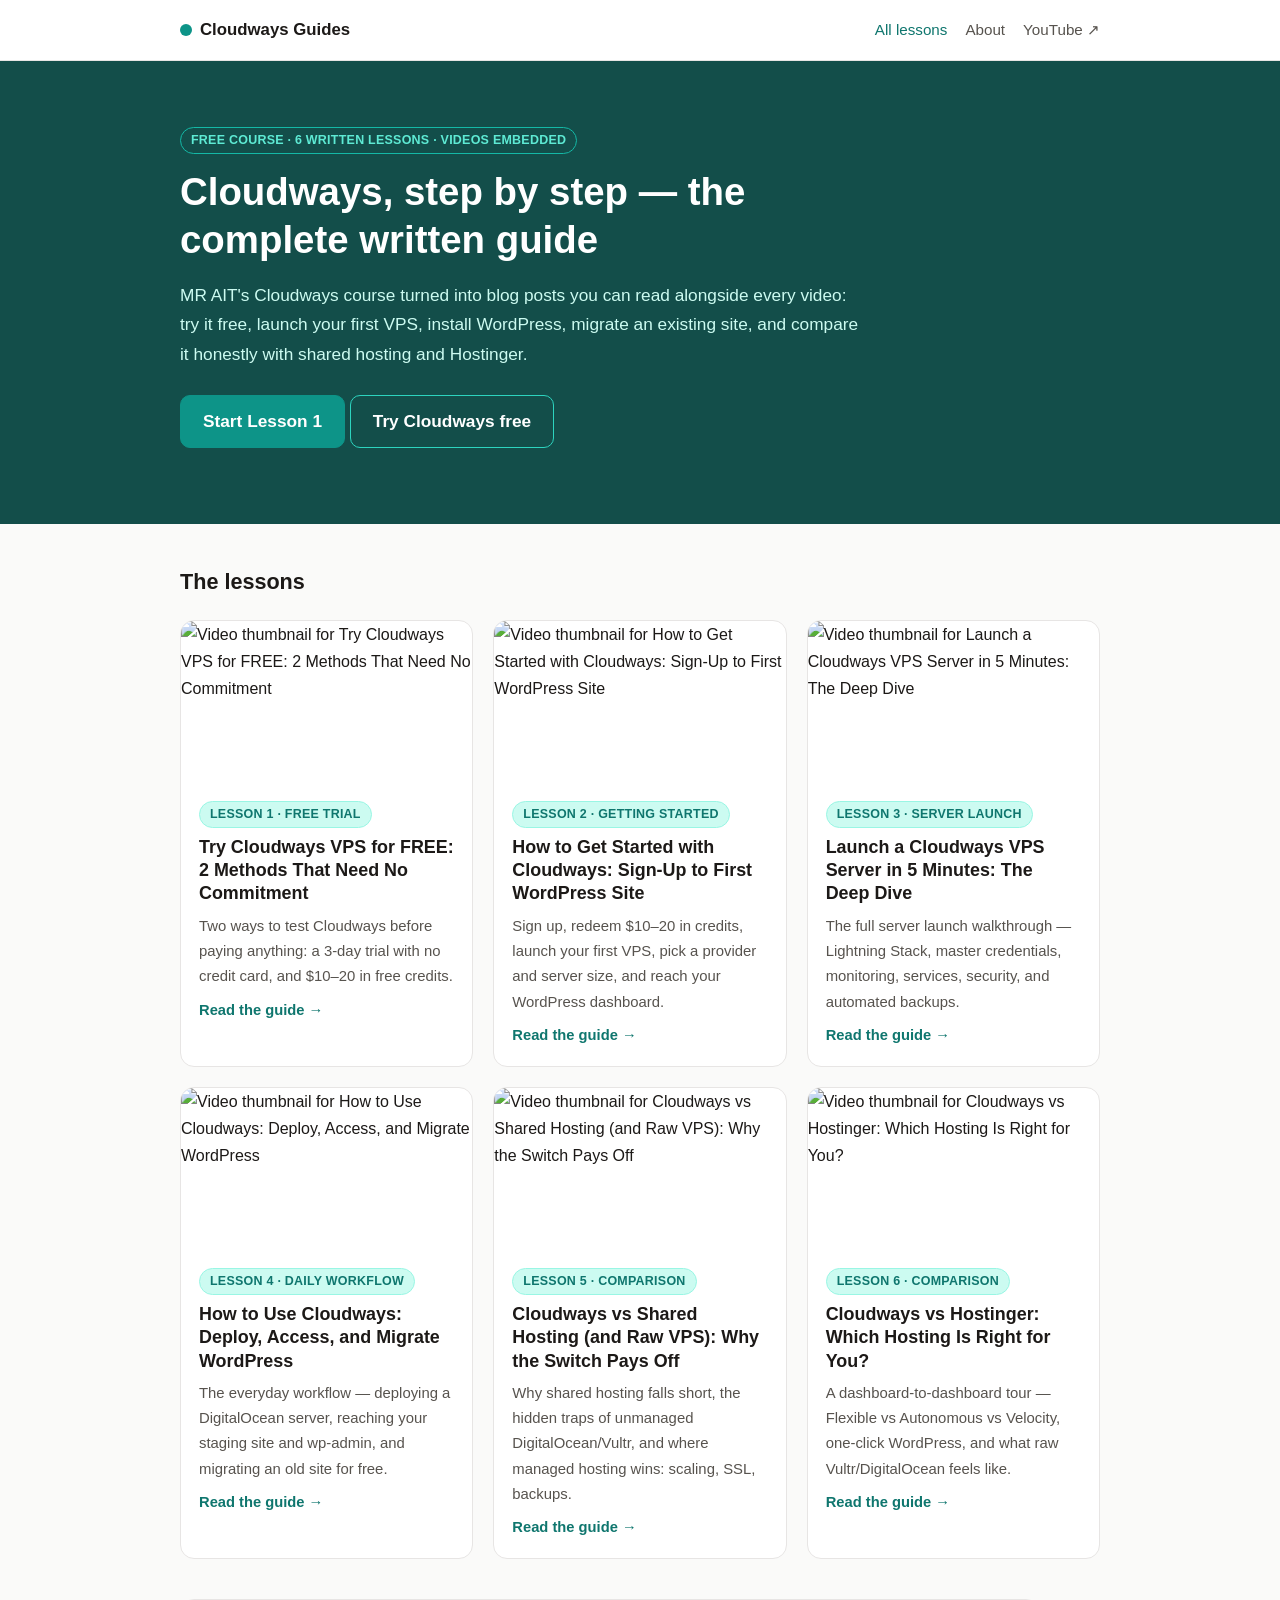
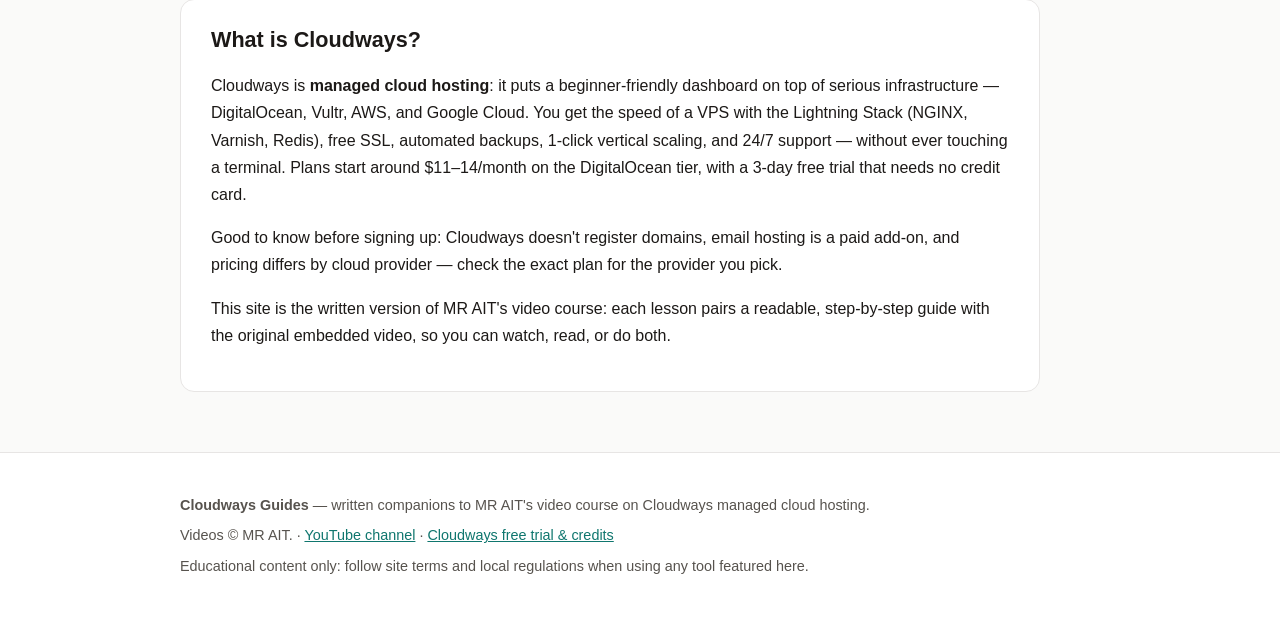
==== index.html @ fb6f8778 "Cloudways Guides: written companion to MR AIT's video course (6 lessons)" ====
<!DOCTYPE html>
<html lang="en">
<head>
<meta charset="utf-8">
<meta name="viewport" content="width=device-width, initial-scale=1">
<title>Cloudways Guides — master Cloudways managed hosting</title>
<meta name="description" content="MR AIT’s Cloudways video course, rewritten as step-by-step written guides with the original videos embedded: free trial, first VPS, WordPress launch, migration, and honest comparisons.">
<meta name="google-site-verification" content="36pb8IPRRwSPMd5rkoVs9BLezMyI7jY3Jf77o13JfJ8">
<meta property="og:title" content="Cloudways Guides — master Cloudways managed hosting">
<meta property="og:description" content="MR AIT’s Cloudways video course, rewritten as step-by-step written guides with the original videos embedded: free trial, first VPS, WordPress launch, migration, and honest comparisons.">
<meta property="og:type" content="article">
<meta property="og:image" content="https://i.ytimg.com/vi/-A5nmZ5kUGo/hqdefault.jpg">
<meta property="og:site_name" content="Cloudways Guides">
<link rel="stylesheet" href="css/style.css">

</head>
<body>
<header class="site-head">
  <div class="wrap"><a class="brand" href="index.html"><span class="dot"></span>Cloudways Guides</a>
<nav>
  <a class="active" href="index.html">All lessons</a>
  <a href="about.html">About</a>
  <a href="https://www.youtube.com/@mrait" target="_blank" rel="noopener">YouTube ↗</a>
</nav></div>
</header>
<section class="hero">
  <div class="wrap">
    <span class="pill">Free course · 6 written lessons · videos embedded</span>
    <h1>Cloudways, step by step — the complete written guide</h1>
    <p>MR AIT's Cloudways course turned into blog posts you can read alongside every video: try it free, launch your first VPS, install WordPress, migrate an existing site, and compare it honestly with shared hosting and Hostinger.</p>
    <p class="hero-cta"><a class="btn" href="guides/try-cloudways-free.html">Start Lesson 1</a> <a class="btn ghost" href="https://mrait.ca/go/vpsdealz" target="_blank" rel="noopener">Try Cloudways free</a></p>
  </div>
</section>
<main class="wrap">
  <h2 class="section-title">The lessons</h2>
  <div class="grid"><a class="card" id="try-cloudways-free" href="guides/try-cloudways-free.html">
  <img src="https://i.ytimg.com/vi/-A5nmZ5kUGo/hqdefault.jpg" alt="Video thumbnail for Try Cloudways VPS for FREE: 2 Methods That Need No Commitment" loading="lazy">
  <div class="card-body">
    <span class="pill">Lesson 1 · Free Trial</span>
    <h2>Try Cloudways VPS for FREE: 2 Methods That Need No Commitment</h2>
    <p>Two ways to test Cloudways before paying anything: a 3-day trial with no credit card, and $10–20 in free credits.</p>
    <span class="more">Read the guide →</span>
  </div>
</a>
<a class="card" id="getting-started-with-cloudways" href="guides/getting-started-with-cloudways.html">
  <img src="https://i.ytimg.com/vi/SxqZ0JRJccw/hqdefault.jpg" alt="Video thumbnail for How to Get Started with Cloudways: Sign-Up to First WordPress Site" loading="lazy">
  <div class="card-body">
    <span class="pill">Lesson 2 · Getting Started</span>
    <h2>How to Get Started with Cloudways: Sign-Up to First WordPress Site</h2>
    <p>Sign up, redeem $10–20 in credits, launch your first VPS, pick a provider and server size, and reach your WordPress dashboard.</p>
    <span class="more">Read the guide →</span>
  </div>
</a>
<a class="card" id="launch-vps-in-5-minutes" href="guides/launch-vps-in-5-minutes.html">
  <img src="https://i.ytimg.com/vi/GmrX1VwPxZI/hqdefault.jpg" alt="Video thumbnail for Launch a Cloudways VPS Server in 5 Minutes: The Deep Dive" loading="lazy">
  <div class="card-body">
    <span class="pill">Lesson 3 · Server Launch</span>
    <h2>Launch a Cloudways VPS Server in 5 Minutes: The Deep Dive</h2>
    <p>The full server launch walkthrough — Lightning Stack, master credentials, monitoring, services, security, and automated backups.</p>
    <span class="more">Read the guide →</span>
  </div>
</a>
<a class="card" id="how-to-use-cloudways" href="guides/how-to-use-cloudways.html">
  <img src="https://i.ytimg.com/vi/yUb_pcdp7pE/hqdefault.jpg" alt="Video thumbnail for How to Use Cloudways: Deploy, Access, and Migrate WordPress" loading="lazy">
  <div class="card-body">
    <span class="pill">Lesson 4 · Daily Workflow</span>
    <h2>How to Use Cloudways: Deploy, Access, and Migrate WordPress</h2>
    <p>The everyday workflow — deploying a DigitalOcean server, reaching your staging site and wp-admin, and migrating an old site for free.</p>
    <span class="more">Read the guide →</span>
  </div>
</a>
<a class="card" id="cloudways-vs-shared-hosting" href="guides/cloudways-vs-shared-hosting.html">
  <img src="https://i.ytimg.com/vi/zR91u2EeQZ4/hqdefault.jpg" alt="Video thumbnail for Cloudways vs Shared Hosting (and Raw VPS): Why the Switch Pays Off" loading="lazy">
  <div class="card-body">
    <span class="pill">Lesson 5 · Comparison</span>
    <h2>Cloudways vs Shared Hosting (and Raw VPS): Why the Switch Pays Off</h2>
    <p>Why shared hosting falls short, the hidden traps of unmanaged DigitalOcean/Vultr, and where managed hosting wins: scaling, SSL, backups.</p>
    <span class="more">Read the guide →</span>
  </div>
</a>
<a class="card" id="cloudways-vs-hostinger" href="guides/cloudways-vs-hostinger.html">
  <img src="https://i.ytimg.com/vi/5qo4tHYxHlY/hqdefault.jpg" alt="Video thumbnail for Cloudways vs Hostinger: Which Hosting Is Right for You?" loading="lazy">
  <div class="card-body">
    <span class="pill">Lesson 6 · Comparison</span>
    <h2>Cloudways vs Hostinger: Which Hosting Is Right for You?</h2>
    <p>A dashboard-to-dashboard tour — Flexible vs Autonomous vs Velocity, one-click WordPress, and what raw Vultr/DigitalOcean feels like.</p>
    <span class="more">Read the guide →</span>
  </div>
</a></div>
  <section class="intro-block">
    <h2>What is Cloudways?</h2>
    <p>Cloudways is <strong>managed cloud hosting</strong>: it puts a beginner-friendly dashboard on top of serious infrastructure — DigitalOcean, Vultr, AWS, and Google Cloud. You get the speed of a VPS with the Lightning Stack (NGINX, Varnish, Redis), free SSL, automated backups, 1-click vertical scaling, and 24/7 support — without ever touching a terminal. Plans start around $11–14/month on the DigitalOcean tier, with a 3-day free trial that needs no credit card.</p>
    <p>Good to know before signing up: Cloudways doesn't register domains, email hosting is a paid add-on, and pricing differs by cloud provider — check the exact plan for the provider you pick.</p>
    <p>This site is the written version of MR AIT's video course: each lesson pairs a readable, step-by-step guide with the original embedded video, so you can watch, read, or do both.</p>
  </section>
</main>
<footer class="site-foot"><div class="wrap"><p><strong>Cloudways Guides</strong> — written companions to MR AIT's video course on Cloudways managed cloud hosting.</p>
<p>Videos © MR AIT. · <a href="https://www.youtube.com/@mrait" target="_blank" rel="noopener">YouTube channel</a> · <a href="https://mrait.ca/go/vpsdealz" rel="nofollow noopener" target="_blank">Cloudways free trial &amp; credits</a></p>
<p>Educational content only: follow site terms and local regulations when using any tool featured here.</p></div></footer>
</body>
</html>
---- css/style.css ----
:root{--bg:#fafaf9;--ink:#1c1917;--muted:#57534e;--line:#e7e5e4;--accent:#0d9488;--accent-ink:#0f766e;--card:#fff;--dark:#134e4a}
*{box-sizing:border-box}html{scroll-behavior:smooth}
body{margin:0;font:16px/1.7 -apple-system,BlinkMacSystemFont,"Segoe UI",Roboto,Helvetica,Arial,sans-serif;color:var(--ink);background:var(--bg)}
.wrap{max-width:960px;margin:0 auto;padding:0 20px}
.narrow{max-width:720px}
a{color:var(--accent-ink)}
h1{font-size:2rem;line-height:1.25;margin:.4em 0}
h2{font-size:1.35rem;margin-top:2em;line-height:1.3}
img{max-width:100%}
.site-head{position:sticky;top:0;z-index:10;background:rgba(255,255,255,.92);backdrop-filter:blur(8px);border-bottom:1px solid var(--line)}
.site-head .wrap{display:flex;align-items:center;justify-content:space-between;height:60px}
.brand{display:flex;align-items:center;gap:8px;font-weight:700;color:var(--ink);text-decoration:none;font-size:1.05rem}
.brand .dot{width:12px;height:12px;border-radius:50%;background:var(--accent);display:inline-block}
.site-head nav{display:flex;gap:18px;font-size:.95rem}
.site-head nav a{color:var(--muted);text-decoration:none}
.site-head nav a.active,.site-head nav a:hover{color:var(--accent-ink)}
@media(max-width:640px){.site-head nav{gap:12px;font-size:.85rem}.site-head nav a:nth-child(2){display:none}}
.pill{display:inline-block;font-size:.78rem;font-weight:600;letter-spacing:.02em;color:var(--accent-ink);background:#ccfbf1;border:1px solid #99f6e4;border-radius:999px;padding:2px 10px;text-transform:uppercase}
.crumbs{font-size:.85rem;color:var(--muted);margin:22px 0 4px}
.crumbs span{margin:0 6px}
.byline{color:var(--muted);font-size:.92rem;margin-top:0}
.video-wrap{position:relative;aspect-ratio:16/9;background:#000;border-radius:12px;overflow:hidden;margin:26px 0 10px;box-shadow:0 8px 24px rgba(0,0,0,.12)}
.video-wrap iframe{position:absolute;inset:0;width:100%;height:100%;border:0}
article{max-width:760px}
article p{margin:1.1em 0}
article ul,article ol{padding-left:1.4em}
article li{margin:.4em 0}
.callout{border-radius:12px;padding:14px 18px;margin:1.6em 0;font-size:.97rem}
.callout-warn{background:#fff7ed;border:1px solid #fed7aa}
.callout-tip{background:#f0fdfa;border:1px solid #99f6e4}
.lesson-list{max-width:760px;margin:40px 0 0;background:var(--card);border:1px solid var(--line);border-radius:12px;padding:18px 22px}
.lesson-list h2{margin:0 0 10px;font-size:1.05rem}
.lesson-list a{display:block;padding:6px 0;color:var(--muted);text-decoration:none;border-bottom:1px dashed var(--line);font-size:.95rem}
.lesson-list a:last-child{border-bottom:0}
.lesson-list a:hover{color:var(--accent-ink)}
.pager-row{display:grid;grid-template-columns:1fr 1fr;gap:14px;margin:34px 0 60px;max-width:760px}
.pager{display:block;background:var(--card);border:1px solid var(--line);border-radius:12px;padding:14px 18px;text-decoration:none;color:var(--ink)}
.pager span{display:block;font-size:.78rem;color:var(--muted);text-transform:uppercase;letter-spacing:.03em}
.pager.next{text-align:right}
.pager:hover{border-color:var(--accent)}
.hero{background:var(--dark);color:#fff;padding:64px 0 58px}
.hero h1{font-size:2.4rem;max-width:720px;margin:.35em 0}
.hero p{color:#ccfbf1;max-width:680px;font-size:1.08rem}
.hero .pill{background:#134e4a;border-color:#14b8a6;color:#5eead4}
.btn{display:inline-block;background:var(--accent);color:#fff;font-weight:600;text-decoration:none;padding:11px 22px;border-radius:10px;border:1px solid var(--accent)}
.btn:hover{background:#0f766e}
.btn.ghost{background:transparent;color:#fff;border-color:#2dd4bf}
.btn.ghost:hover{border-color:#fff;background:transparent}
.hero-cta{margin-top:26px}
.section-title{margin-top:44px}
.grid{display:grid;grid-template-columns:repeat(auto-fill,minmax(280px,1fr));gap:20px;margin:24px 0 10px}
.card{background:var(--card);border:1px solid var(--line);border-radius:14px;overflow:hidden;text-decoration:none;color:var(--ink);display:flex;flex-direction:column;transition:transform .12s ease,box-shadow .12s ease}
.card:hover{transform:translateY(-3px);box-shadow:0 10px 26px rgba(0,0,0,.09)}
.card img{width:100%;aspect-ratio:16/9;object-fit:cover;display:block}
.card-body{padding:16px 18px 18px;display:flex;flex-direction:column;gap:8px}
.card-body .pill{align-self:flex-start}
.card h2{margin:0;font-size:1.12rem}
.card p{margin:0;color:var(--muted);font-size:.93rem}
.card .more{color:var(--accent-ink);font-weight:600;font-size:.92rem;margin-top:auto}
.intro-block{background:var(--card);border:1px solid var(--line);border-radius:14px;padding:26px 30px;margin:40px 0 60px;max-width:860px}
.intro-block h2{margin-top:0}
.site-foot{border-top:1px solid var(--line);background:#fff;margin-top:20px;padding:34px 0;color:var(--muted);font-size:.9rem}
.site-foot p{margin:6px 0}
.site-foot a{color:var(--accent-ink)}
@media(max-width:640px){.hero{padding:44px 0}.hero h1{font-size:1.7rem}.pager-row{grid-template-columns:1fr}.pager.next{text-align:left}}
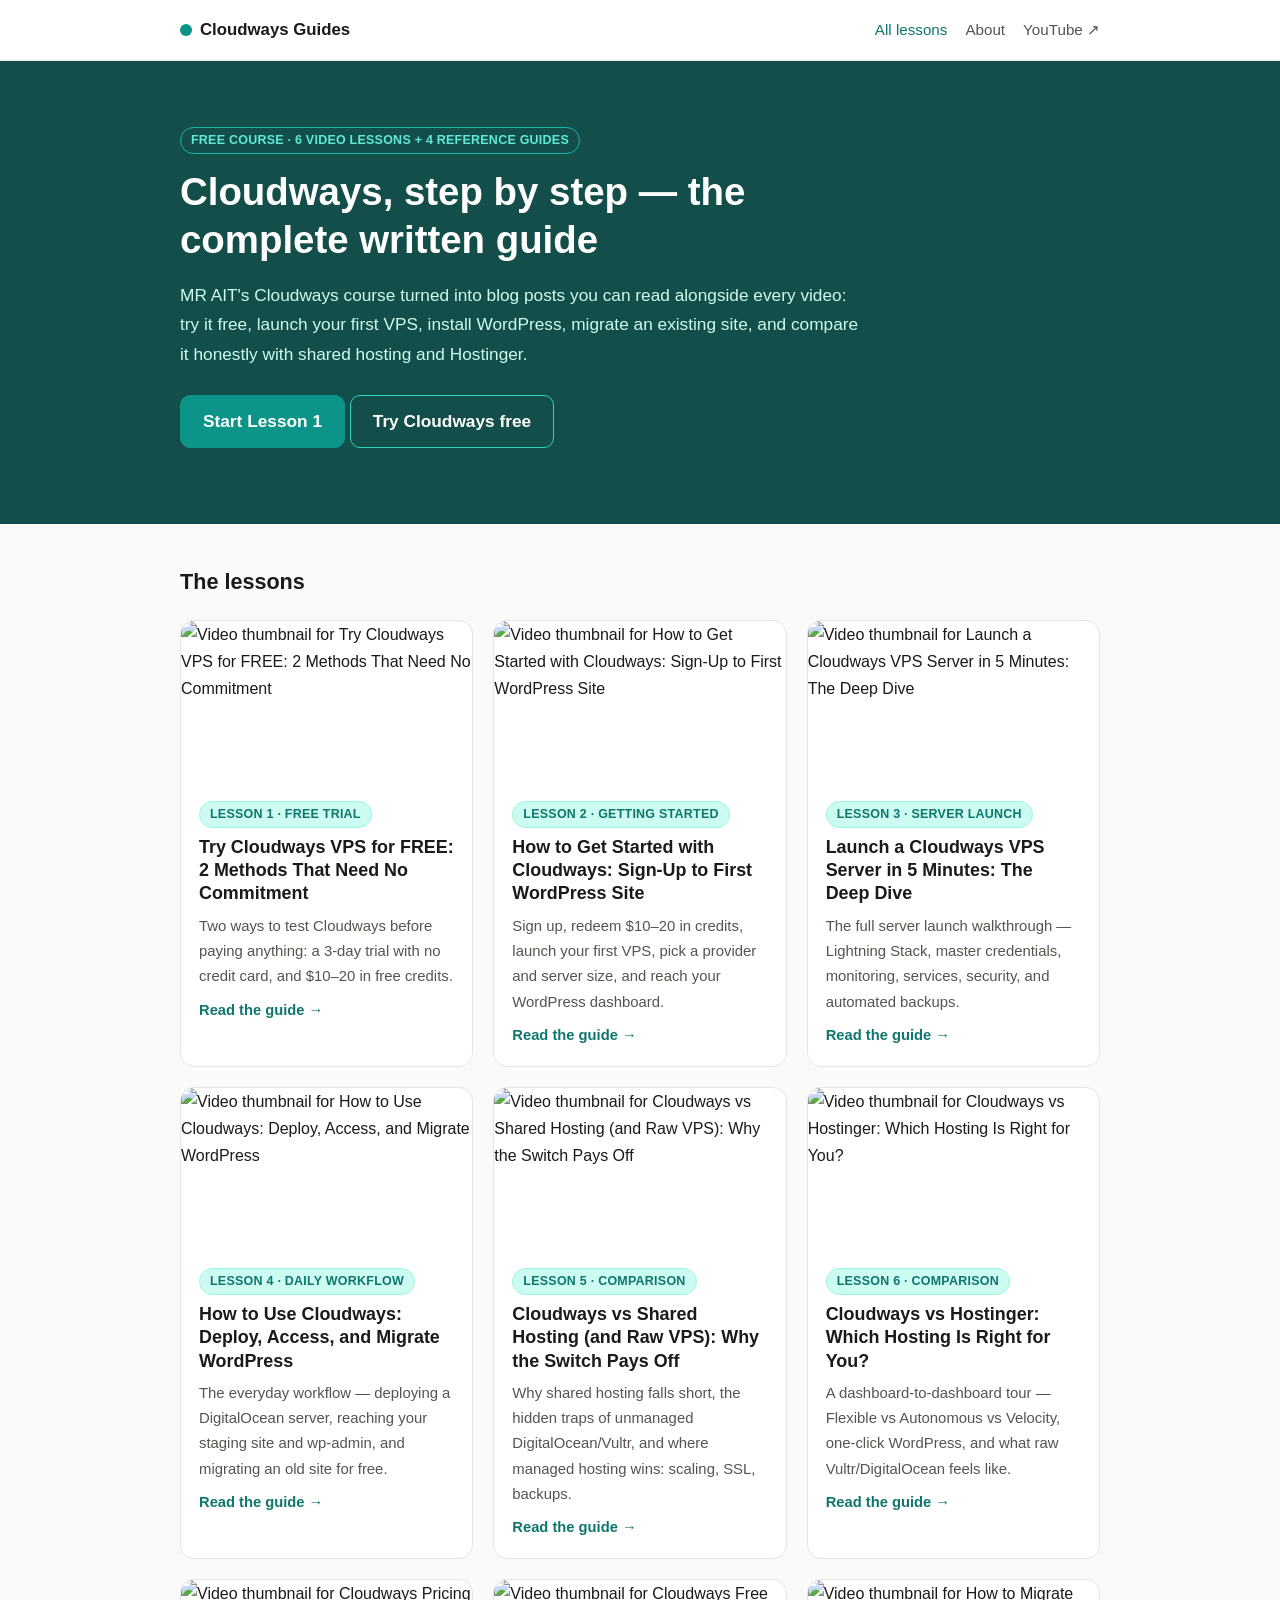
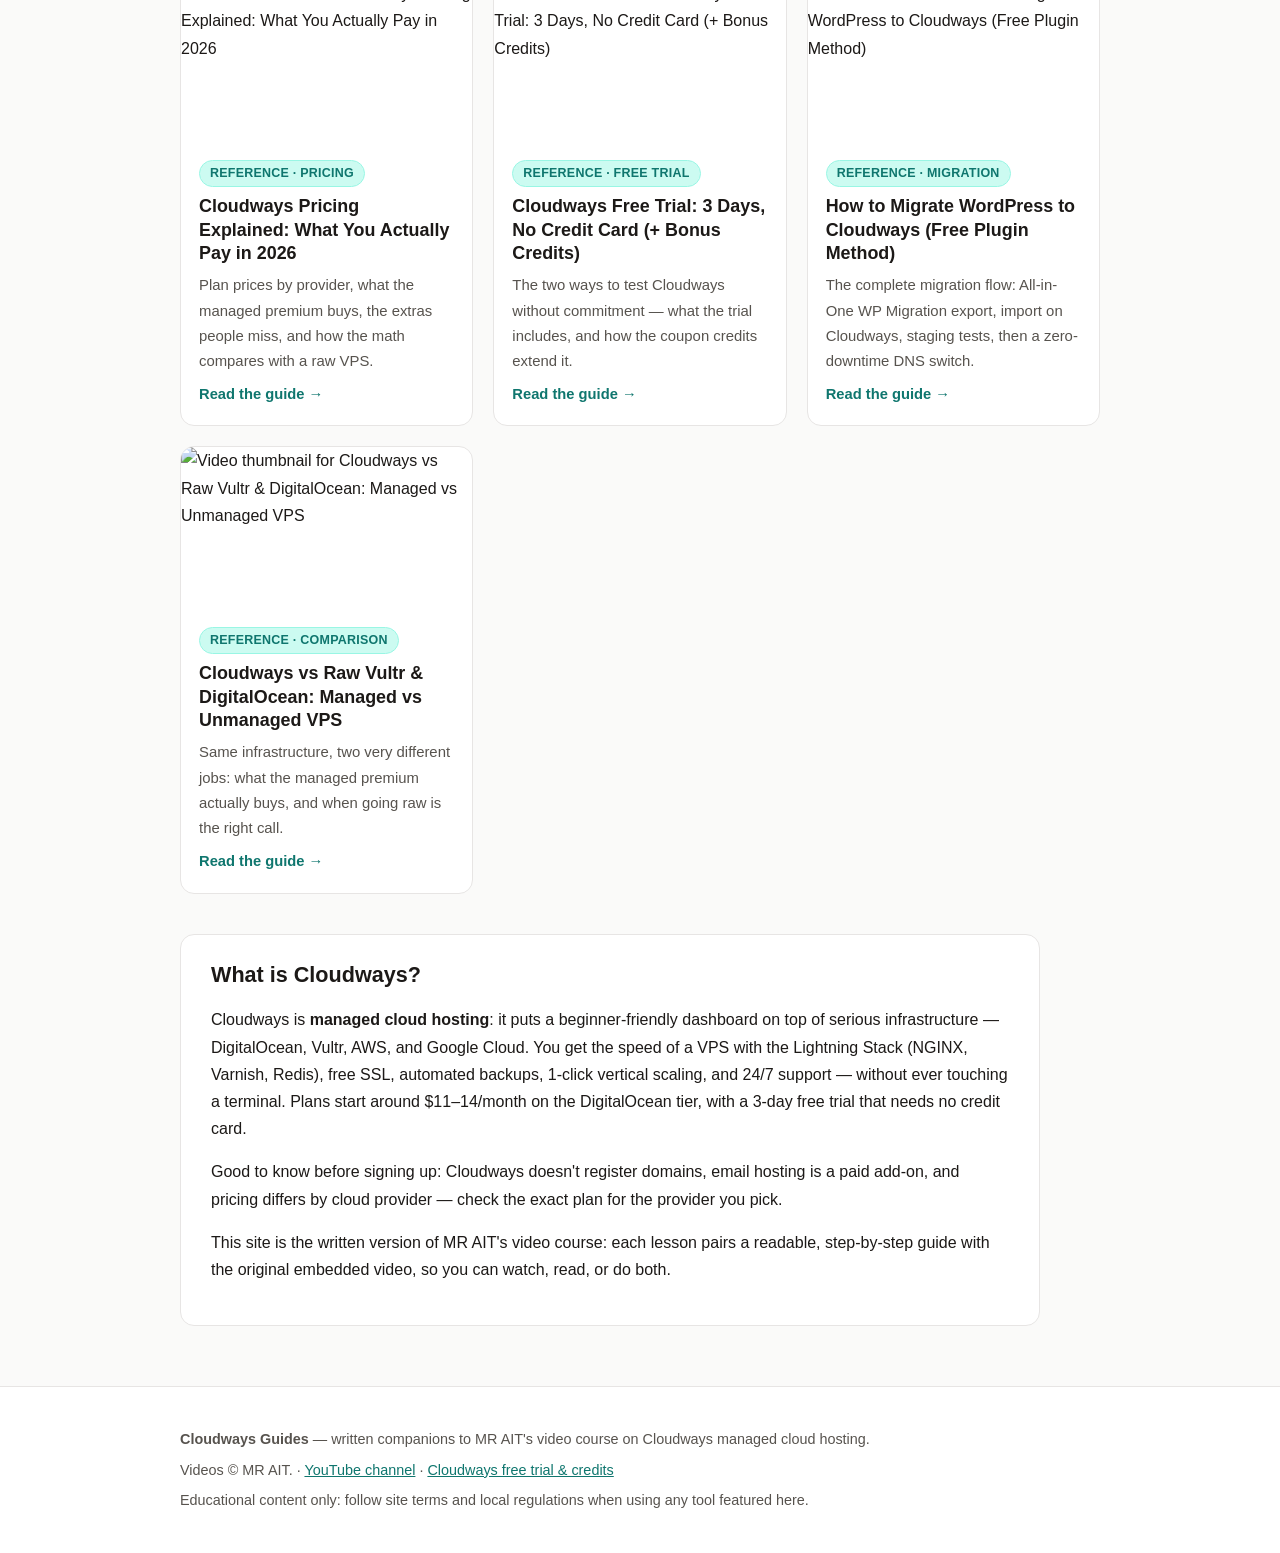
==== commit 65200485: "Expand guides: FAQ sections on all pages + 4 new reference guides (pricing, free trial, migration, r" ====
--- a/index.html
+++ b/index.html
@@ -25,7 +25,7 @@
 </header>
 <section class="hero">
   <div class="wrap">
-    <span class="pill">Free course · 6 written lessons · videos embedded</span>
+    <span class="pill">Free course · 6 video lessons + 4 reference guides</span>
     <h1>Cloudways, step by step — the complete written guide</h1>
     <p>MR AIT's Cloudways course turned into blog posts you can read alongside every video: try it free, launch your first VPS, install WordPress, migrate an existing site, and compare it honestly with shared hosting and Hostinger.</p>
     <p class="hero-cta"><a class="btn" href="guides/try-cloudways-free.html">Start Lesson 1</a> <a class="btn ghost" href="https://mrait.ca/go/vpsdealz" target="_blank" rel="noopener">Try Cloudways free</a></p>
@@ -86,6 +86,42 @@
     <p>A dashboard-to-dashboard tour — Flexible vs Autonomous vs Velocity, one-click WordPress, and what raw Vultr/DigitalOcean feels like.</p>
     <span class="more">Read the guide →</span>
   </div>
+</a>
+<a class="card" id="cloudways-pricing-explained" href="guides/cloudways-pricing-explained.html">
+  <img src="https://i.ytimg.com/vi/-A5nmZ5kUGo/hqdefault.jpg" alt="Video thumbnail for Cloudways Pricing Explained: What You Actually Pay in 2026" loading="lazy">
+  <div class="card-body">
+    <span class="pill">Reference · Pricing</span>
+    <h2>Cloudways Pricing Explained: What You Actually Pay in 2026</h2>
+    <p>Plan prices by provider, what the managed premium buys, the extras people miss, and how the math compares with a raw VPS.</p>
+    <span class="more">Read the guide →</span>
+  </div>
+</a>
+<a class="card" id="cloudways-free-trial" href="guides/cloudways-free-trial.html">
+  <img src="https://i.ytimg.com/vi/-A5nmZ5kUGo/hqdefault.jpg" alt="Video thumbnail for Cloudways Free Trial: 3 Days, No Credit Card (+ Bonus Credits)" loading="lazy">
+  <div class="card-body">
+    <span class="pill">Reference · Free Trial</span>
+    <h2>Cloudways Free Trial: 3 Days, No Credit Card (+ Bonus Credits)</h2>
+    <p>The two ways to test Cloudways without commitment — what the trial includes, and how the coupon credits extend it.</p>
+    <span class="more">Read the guide →</span>
+  </div>
+</a>
+<a class="card" id="migrate-wordpress-to-cloudways" href="guides/migrate-wordpress-to-cloudways.html">
+  <img src="https://i.ytimg.com/vi/-A5nmZ5kUGo/hqdefault.jpg" alt="Video thumbnail for How to Migrate WordPress to Cloudways (Free Plugin Method)" loading="lazy">
+  <div class="card-body">
+    <span class="pill">Reference · Migration</span>
+    <h2>How to Migrate WordPress to Cloudways (Free Plugin Method)</h2>
+    <p>The complete migration flow: All-in-One WP Migration export, import on Cloudways, staging tests, then a zero-downtime DNS switch.</p>
+    <span class="more">Read the guide →</span>
+  </div>
+</a>
+<a class="card" id="cloudways-vs-vultr-digitalocean" href="guides/cloudways-vs-vultr-digitalocean.html">
+  <img src="https://i.ytimg.com/vi/-A5nmZ5kUGo/hqdefault.jpg" alt="Video thumbnail for Cloudways vs Raw Vultr &amp; DigitalOcean: Managed vs Unmanaged VPS" loading="lazy">
+  <div class="card-body">
+    <span class="pill">Reference · Comparison</span>
+    <h2>Cloudways vs Raw Vultr &amp; DigitalOcean: Managed vs Unmanaged VPS</h2>
+    <p>Same infrastructure, two very different jobs: what the managed premium actually buys, and when going raw is the right call.</p>
+    <span class="more">Read the guide →</span>
+  </div>
 </a></div>
   <section class="intro-block">
     <h2>What is Cloudways?</h2>
--- a/css/style.css
+++ b/css/style.css
@@ -29,6 +29,10 @@
 .callout-warn{background:#fff7ed;border:1px solid #fed7aa}
 .callout-tip{background:#f0fdfa;border:1px solid #99f6e4}
 .lesson-list{max-width:760px;margin:40px 0 0;background:var(--card);border:1px solid var(--line);border-radius:12px;padding:18px 22px}
+.faq details{background:var(--card);border:1px solid var(--line);border-radius:10px;margin:10px 0;padding:0 16px}
+.faq summary{cursor:pointer;font-weight:600;padding:12px 0}
+.faq details[open]{padding-bottom:8px}
+.faq details p{margin:0 0 12px;color:var(--muted)}
 .lesson-list h2{margin:0 0 10px;font-size:1.05rem}
 .lesson-list a{display:block;padding:6px 0;color:var(--muted);text-decoration:none;border-bottom:1px dashed var(--line);font-size:.95rem}
 .lesson-list a:last-child{border-bottom:0}
